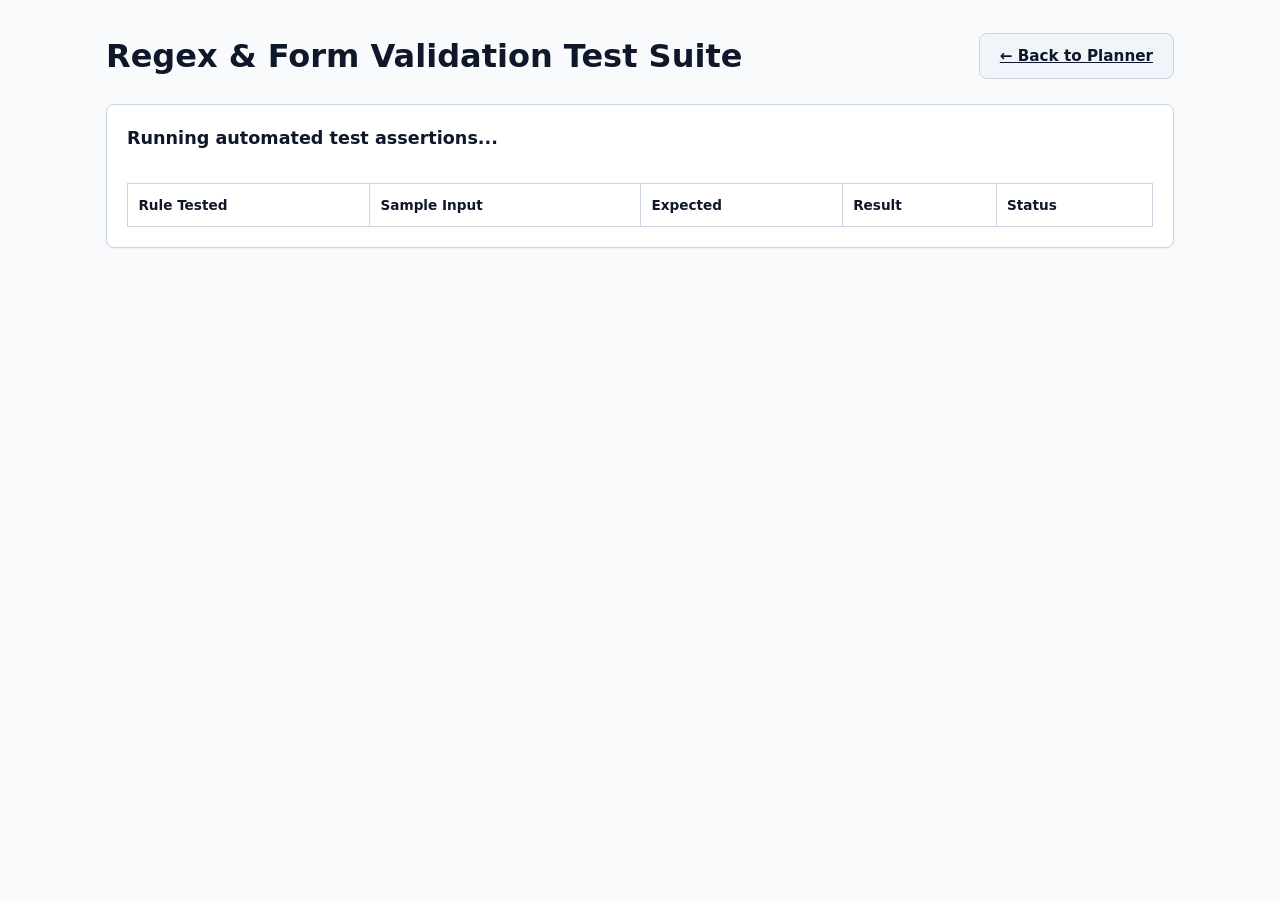
==== tests.html @ 00e43719 "add validation rules and tests" ====
<!DOCTYPE html>
<html lang="en">
<head>
  <meta charset="UTF-8">
  <meta name="viewport" content="width=device-width, initial-scale=1.0">
  <title>Validation &amp; Regex Test Suite - Campus Life Planner</title>
  <link rel="stylesheet" href="styles/style.css">
  <style>
    .test-table {
      width: 100%;
      border-collapse: collapse;
      margin-top: 1rem;
    }
    .test-table th, .test-table td {
      padding: 0.65rem;
      border: 1px solid var(--border-color);
      font-size: 0.85rem;
      text-align: left;
    }
    .badge-pass { background-color: #dcfce7; color: #15803d; padding: 2px 8px; border-radius: 4px; font-weight: bold; }
    .badge-fail { background-color: #fee2e2; color: #b91c1c; padding: 2px 8px; border-radius: 4px; font-weight: bold; }
  </style>
</head>
<body>
  <div class="container" style="padding-top: 2rem; padding-bottom: 2rem;">
    <div style="display: flex; justify-content: space-between; align-items: center; margin-bottom: 1.5rem;">
      <h1>Regex &amp; Form Validation Test Suite</h1>
      <a href="index.html" class="btn btn-secondary">&larr; Back to Planner</a>
    </div>

    <div class="card">
      <div id="testSummary" style="font-size: 1.1rem; font-weight: bold; margin-bottom: 1rem;">
        Running automated test assertions...
      </div>

      <div class="table-wrap">
        <table class="test-table">
          <thead>
            <tr>
              <th>Rule Tested</th>
              <th>Sample Input</th>
              <th>Expected</th>
              <th>Result</th>
              <th>Status</th>
            </tr>
          </thead>
          <tbody id="testResultsBody">
            <!-- Populated via script -->
          </tbody>
        </table>
      </div>
    </div>
  </div>

  <script type="module">
    import { regexRules, validateField } from './scripts/validators.js';
    import { compileRegex } from './scripts/search.js';

    const testCases = [
      // 1. Title Validation
      { rule: 'Title (Valid)', input: 'Physics Lab Report', fn: () => validateField('title', 'Physics Lab Report'), expected: '' },
      { rule: 'Title (Leading Space)', input: '  Math Homework', fn: () => validateField('title', '  Math Homework'), expected: 'Title cannot start or end with spaces.' },
      { rule: 'Title (Trailing Space)', input: 'Chemistry Quiz ', fn: () => validateField('title', 'Chemistry Quiz '), expected: 'Title cannot start or end with spaces.' },

      // 2. Numeric Duration Validation
      { rule: 'Duration (Valid Integer)', input: '60', fn: () => validateField('duration', '60'), expected: '' },
      { rule: 'Duration (Valid Decimal)', input: '45.5', fn: () => validateField('duration', '45.5'), expected: '' },
      { rule: 'Duration (Zero Rejected)', input: '0', fn: () => validateField('duration', '0'), expected: 'Enter a valid positive number for duration.' },
      { rule: 'Duration (Letters Rejected)', input: 'abc', fn: () => validateField('duration', 'abc'), expected: 'Enter a valid positive number for duration.' },

      // 3. Due Date Validation (YYYY-MM-DD)
      { rule: 'Date (Valid Format)', input: '2026-10-25', fn: () => validateField('dueDate', '2026-10-25'), expected: '' },
      { rule: 'Date (Invalid Format DD-MM-YYYY)', input: '25-10-2026', fn: () => validateField('dueDate', '25-10-2026'), expected: 'Date must be formatted as YYYY-MM-DD.' },
      { rule: 'Date (Invalid Month)', input: '2026-13-10', fn: () => validateField('dueDate', '2026-13-10'), expected: 'Date must be formatted as YYYY-MM-DD.' },

      // 4. Tag / Category Validation
      { rule: 'Tag (Valid Letters & Spaces)', input: 'Campus Life', fn: () => validateField('tag', 'Campus Life'), expected: '' },
      { rule: 'Tag (Valid Hyphen)', input: 'Study-Group', fn: () => validateField('tag', 'Study-Group'), expected: '' },
      { rule: 'Tag (Special Symbols Rejected)', input: 'Academics#1!', fn: () => validateField('tag', 'Academics#1!'), expected: 'Tag can only contain letters, spaces, or hyphens.' },

      // 5. Advanced Regex (Duplicate words detection)
      { rule: 'Advanced Regex (Duplicate Word)', input: 'Study Study Session', fn: () => validateField('title', 'Study Study Session'), expected: 'Title contains duplicate consecutive words.' },
      { rule: 'Advanced Regex (Normal Unique Words)', input: 'Study Group Meeting', fn: () => validateField('title', 'Study Group Meeting'), expected: '' },

      // 6. Safe Regex Compiler
      { rule: 'Safe Compiler (Valid Pattern)', input: '^@tag:Study', fn: () => compileRegex('^@tag:Study') instanceof RegExp, expected: true },
      { rule: 'Safe Compiler (Invalid Pattern)', input: '[unclosed-bracket', fn: () => typeof compileRegex('[unclosed-bracket').error === 'string', expected: true }
    ];

    let passedCount = 0;
    const tbody = document.getElementById('testResultsBody');

    tbody.innerHTML = testCases.map(tc => {
      const actual = tc.fn();
      const passed = actual === tc.expected;
      if (passed) passedCount++;

      return `
        <tr>
          <td><strong>${tc.rule}</strong></td>
          <td><code>${tc.input}</code></td>
          <td>${tc.expected === '' ? '<em>(Valid - No Error)</em>' : tc.expected}</td>
          <td>${actual === '' ? '<em>(Valid - No Error)</em>' : actual}</td>
          <td><span class="${passed ? 'badge-pass' : 'badge-fail'}">${passed ? 'PASS' : 'FAIL'}</span></td>
        </tr>
      `;
    }).join('');

    const summaryEl = document.getElementById('testSummary');
    summaryEl.textContent = `Test Results: ${passedCount} / ${testCases.length} tests passed successfully!`;
    summaryEl.style.color = passedCount === testCases.length ? '#15803d' : '#b91c1c';
  </script>
</body>
</html>
---- styles/style.css ----
/* Campus Life Planner - Clean Mobile-First Responsive Stylesheet */

:root {
  --bg-primary: #f8fafc;
  --bg-card: #ffffff;
  --bg-subtle: #f1f5f9;
  --border-color: #cbd5e1;
  --text-primary: #0f172a;
  --text-muted: #64748b;
  --primary-color: #2563eb;
  --primary-hover: #1d4ed8;
  --danger-color: #dc2626;
  --danger-hover: #b91c1c;
  --success-color: #16a34a;
  --warning-color: #ea580c;
  --focus-ring: #3b82f6;
  --shadow-sm: 0 1px 2px 0 rgb(0 0 0 / 0.05);
  --shadow-md: 0 4px 6px -1px rgb(0 0 0 / 0.1);
  --radius: 8px;
  --font-family: system-ui, -apple-system, BlinkMacSystemFont, "Segoe UI", Roboto, sans-serif;
}

[data-theme="dark"] {
  --bg-primary: #0f172a;
  --bg-card: #1e293b;
  --bg-subtle: #334155;
  --border-color: #475569;
  --text-primary: #f8fafc;
  --text-muted: #94a3b8;
  --primary-color: #3b82f6;
  --primary-hover: #60a5fa;
  --shadow-sm: 0 1px 2px 0 rgb(0 0 0 / 0.3);
  --shadow-md: 0 4px 6px -1px rgb(0 0 0 / 0.4);
}

* {
  box-sizing: border-box;
  margin: 0;
  padding: 0;
}

body {
  font-family: var(--font-family);
  background-color: var(--bg-primary);
  color: var(--text-primary);
  line-height: 1.5;
  min-height: 100vh;
  display: flex;
  flex-direction: column;
}

/* Accessibility: Skip to Main Content Link */
.skip-link {
  position: absolute;
  top: -40px;
  left: 10px;
  background: var(--primary-color);
  color: #ffffff;
  padding: 8px 16px;
  border-radius: var(--radius);
  text-decoration: none;
  font-weight: bold;
  z-index: 1000;
  transition: top 0.2s ease;
}

.skip-link:focus {
  top: 10px;
}

/* Accessible focus styling */
:focus-visible {
  outline: 3px solid var(--focus-ring);
  outline-offset: 2px;
}

/* Layout container */
.container {
  width: 100%;
  max-width: 1100px;
  margin: 0 auto;
  padding: 0 1rem;
}

/* Header & Navigation */
.site-header {
  background-color: var(--bg-card);
  border-bottom: 1px solid var(--border-color);
  padding: 1rem 0;
  box-shadow: var(--shadow-sm);
}

.header-inner {
  display: flex;
  flex-direction: column;
  gap: 0.75rem;
}

.site-title {
  font-size: 1.35rem;
  font-weight: 700;
  color: var(--primary-color);
}

.site-nav {
  display: flex;
  flex-wrap: wrap;
  gap: 0.5rem 1rem;
}

.site-nav a {
  color: var(--text-primary);
  text-decoration: none;
  font-weight: 500;
  font-size: 0.95rem;
  padding: 4px 8px;
  border-radius: 4px;
}

.site-nav a:hover {
  background-color: var(--bg-subtle);
  color: var(--primary-color);
}

/* Main Content area */
main {
  flex: 1;
  padding: 1.5rem 0;
  display: flex;
  flex-direction: column;
  gap: 2rem;
}

/* Cards & Sections */
.card {
  background-color: var(--bg-card);
  border: 1px solid var(--border-color);
  border-radius: var(--radius);
  padding: 1.25rem;
  box-shadow: var(--shadow-sm);
  transition: transform 0.15s ease, box-shadow 0.15s ease;
}

.section-title {
  font-size: 1.2rem;
  font-weight: 600;
  margin-bottom: 1rem;
  border-bottom: 2px solid var(--bg-subtle);
  padding-bottom: 0.5rem;
}

/* Stats Section */
.stats-grid {
  display: grid;
  grid-template-columns: repeat(auto-fit, minmax(140px, 1fr));
  gap: 1rem;
  margin-bottom: 1.25rem;
}

.stat-item {
  background-color: var(--bg-subtle);
  border: 1px solid var(--border-color);
  border-radius: var(--radius);
  padding: 0.85rem;
  text-align: center;
}

.stat-value {
  font-size: 1.5rem;
  font-weight: 700;
  color: var(--primary-color);
  margin-top: 0.25rem;
}

.stat-label {
  font-size: 0.85rem;
  color: var(--text-muted);
}

/* 7-Day Trend Chart */
.chart-container {
  margin-top: 1rem;
}

.chart-bars {
  display: flex;
  align-items: flex-end;
  gap: 0.5rem;
  height: 120px;
  padding: 0.5rem 0;
  border-bottom: 1px solid var(--border-color);
}

.chart-col {
  flex: 1;
  display: flex;
  flex-direction: column;
  align-items: center;
  height: 100%;
  justify-content: flex-end;
}

.bar-fill {
  width: 100%;
  max-width: 32px;
  background-color: var(--primary-color);
  border-radius: 4px 4px 0 0;
  min-height: 4px;
  transition: height 0.3s ease;
}

.bar-label {
  font-size: 0.75rem;
  color: var(--text-muted);
  margin-top: 0.35rem;
}

/* ARIA Live Cap Status Alert */
.cap-alert {
  padding: 0.75rem;
  border-radius: var(--radius);
  margin-top: 1rem;
  font-size: 0.9rem;
  font-weight: 500;
}

.cap-ok {
  background-color: rgba(22, 163, 74, 0.1);
  color: var(--success-color);
  border: 1px solid rgba(22, 163, 74, 0.3);
}

.cap-exceeded {
  background-color: rgba(220, 38, 38, 0.1);
  color: var(--danger-color);
  border: 1px solid rgba(220, 38, 38, 0.3);
}

/* Form Styles */
.form-grid {
  display: grid;
  grid-template-columns: 1fr;
  gap: 1rem;
}

.form-group {
  display: flex;
  flex-direction: column;
  gap: 0.35rem;
}

.form-label {
  font-size: 0.9rem;
  font-weight: 600;
}

.form-input, .form-select {
  padding: 0.65rem 0.85rem;
  border: 1px solid var(--border-color);
  border-radius: var(--radius);
  background-color: var(--bg-card);
  color: var(--text-primary);
  font-size: 0.95rem;
  font-family: inherit;
}

.form-error {
  color: var(--danger-color);
  font-size: 0.8rem;
  min-height: 1.1rem;
}

.form-actions {
  display: flex;
  gap: 0.75rem;
  margin-top: 0.5rem;
}

/* Buttons */
.btn {
  padding: 0.65rem 1.25rem;
  border: none;
  border-radius: var(--radius);
  font-weight: 600;
  font-size: 0.95rem;
  cursor: pointer;
  transition: background-color 0.15s ease, transform 0.1s ease;
}

.btn:active {
  transform: scale(0.98);
}

.btn-primary {
  background-color: var(--primary-color);
  color: #ffffff;
}

.btn-primary:hover {
  background-color: var(--primary-hover);
}

.btn-secondary {
  background-color: var(--bg-subtle);
  color: var(--text-primary);
  border: 1px solid var(--border-color);
}

.btn-sm {
  padding: 0.35rem 0.65rem;
  font-size: 0.85rem;
  border-radius: 4px;
  cursor: pointer;
}

.btn-outline {
  background: transparent;
  border: 1px solid var(--border-color);
  color: var(--text-primary);
}

.btn-outline:hover {
  background: var(--bg-subtle);
}

.btn-danger {
  background: transparent;
  border: 1px solid var(--danger-color);
  color: var(--danger-color);
}

.btn-danger:hover {
  background: var(--danger-color);
  color: #ffffff;
}

/* Search Controls */
.search-bar {
  display: flex;
  flex-direction: column;
  gap: 0.5rem;
  margin-bottom: 1rem;
}

.search-input-wrap {
  display: flex;
  gap: 0.5rem;
}

.search-options {
  display: flex;
  align-items: center;
  gap: 0.5rem;
  font-size: 0.85rem;
  color: var(--text-muted);
}

/* Tasks Table / Responsive Cards */
.table-wrap {
  width: 100%;
  overflow-x: auto;
}

.tasks-table {
  width: 100%;
  border-collapse: collapse;
  text-align: left;
}

.tasks-table th {
  background-color: var(--bg-subtle);
  padding: 0.75rem;
  font-size: 0.85rem;
  font-weight: 600;
  border-bottom: 2px solid var(--border-color);
  cursor: pointer;
  user-select: none;
}

.tasks-table td {
  padding: 0.75rem;
  border-bottom: 1px solid var(--border-color);
  font-size: 0.9rem;
}

.task-row:hover {
  background-color: var(--bg-subtle);
}

/* Accessible <mark> search highlight */
mark {
  background-color: #fef08a;
  color: #854d0e;
  padding: 1px 3px;
  border-radius: 2px;
}

[data-theme="dark"] mark {
  background-color: #854d0e;
  color: #fef08a;
}

/* Badges */
.badge {
  display: inline-block;
  padding: 2px 8px;
  border-radius: 9999px;
  font-size: 0.75rem;
  font-weight: 600;
}

.tag-blue { background: #dbeafe; color: #1e40af; }
.tag-green { background: #dcfce7; color: #166534; }
.tag-purple { background: #f3e8ff; color: #6b21a8; }
.tag-orange { background: #ffedd5; color: #9a3412; }
.tag-gray { background: #f1f5f9; color: #475569; }

[data-theme="dark"] .tag-blue { background: #1e3a8a; color: #bfdbfe; }
[data-theme="dark"] .tag-green { background: #14532d; color: #bbf7d0; }
[data-theme="dark"] .tag-purple { background: #581c87; color: #e9d5ff; }
[data-theme="dark"] .tag-orange { background: #7c2d12; color: #fed7aa; }
[data-theme="dark"] .tag-gray { background: #334155; color: #cbd5e1; }

.empty-state {
  text-align: center;
  padding: 2rem;
  color: var(--text-muted);
}

/* Settings Grid */
.settings-list {
  display: flex;
  flex-direction: column;
  gap: 1rem;
}

.setting-row {
  display: flex;
  flex-direction: column;
  gap: 0.35rem;
}

/* Footer */
.site-footer {
  margin-top: auto;
  background-color: var(--bg-card);
  border-top: 1px solid var(--border-color);
  padding: 1.5rem 0;
  text-align: center;
  font-size: 0.85rem;
  color: var(--text-muted);
}

.site-footer a {
  color: var(--primary-color);
  text-decoration: none;
}

/* Mobile-First Responsive Breakpoints */

/* Tablet: >= 768px */
@media (min-width: 768px) {
  .header-inner {
    flex-direction: row;
    align-items: center;
    justify-content: space-between;
  }

  .form-grid {
    grid-template-columns: 1fr 1fr;
  }

  .form-group-full {
    grid-column: 1 / -1;
  }

  .search-bar {
    flex-direction: row;
    align-items: center;
    justify-content: space-between;
  }

  .search-input-wrap {
    flex: 1;
    max-width: 400px;
  }

  .setting-row {
    flex-direction: row;
    align-items: center;
    justify-content: space-between;
  }
}

/* Mobile Responsive Table Transformation (< 600px) */
@media (max-width: 600px) {
  .tasks-table thead {
    display: none;
  }

  .tasks-table, .tasks-table tbody, .tasks-table tr, .tasks-table td {
    display: block;
    width: 100%;
  }

  .task-row {
    margin-bottom: 1rem;
    border: 1px solid var(--border-color);
    border-radius: var(--radius);
    padding: 0.75rem;
    box-shadow: var(--shadow-sm);
  }

  .tasks-table td {
    display: flex;
    justify-content: space-between;
    padding: 0.35rem 0;
    border: none;
  }

  .tasks-table td::before {
    content: attr(data-label);
    font-weight: 600;
    color: var(--text-muted);
    font-size: 0.85rem;
  }

  .actions-cell {
    border-top: 1px solid var(--border-color) !important;
    margin-top: 0.5rem;
    padding-top: 0.5rem !important;
  }
}
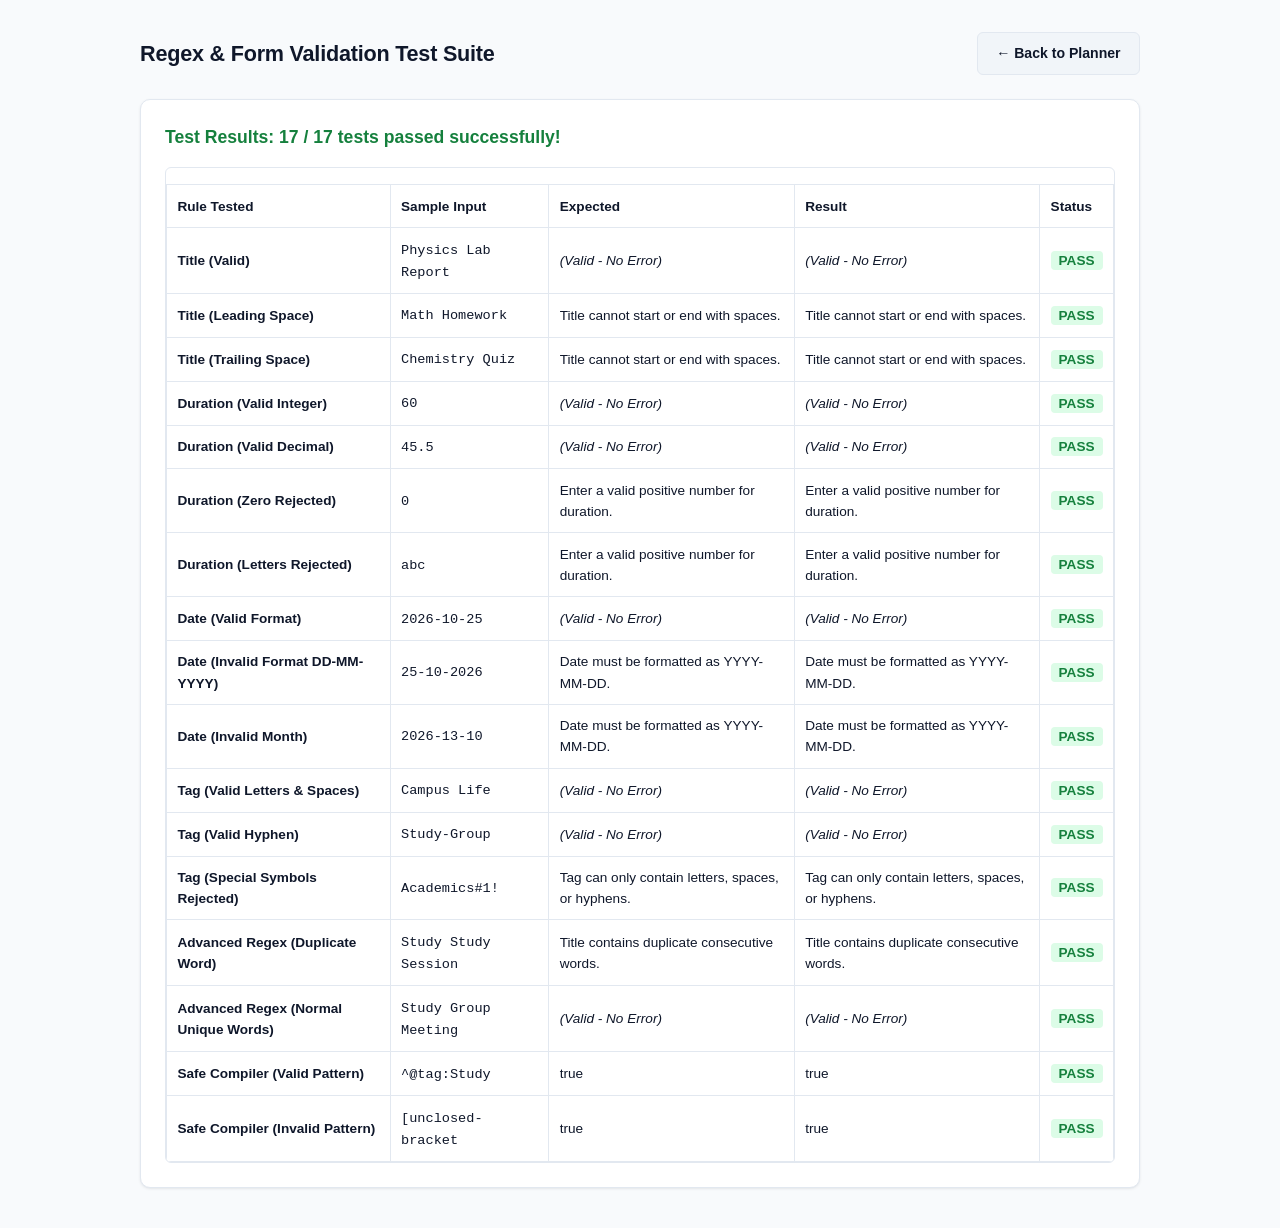
==== commit 0bad5265: "add report and ui polish" ====
--- a/tests.html
+++ b/tests.html
@@ -13,7 +13,7 @@
     }
     .test-table th, .test-table td {
       padding: 0.65rem;
-      border: 1px solid var(--border-color);
+      border: 1px solid var(--border-main, #e2e8f0);
       font-size: 0.85rem;
       text-align: left;
     }
@@ -24,11 +24,11 @@
 <body>
   <div class="container" style="padding-top: 2rem; padding-bottom: 2rem;">
     <div style="display: flex; justify-content: space-between; align-items: center; margin-bottom: 1.5rem;">
-      <h1>Regex &amp; Form Validation Test Suite</h1>
+      <h1 class="panel-title" style="font-size: 1.35rem;">Regex &amp; Form Validation Test Suite</h1>
       <a href="index.html" class="btn btn-secondary">&larr; Back to Planner</a>
     </div>
 
-    <div class="card">
+    <div class="panel">
       <div id="testSummary" style="font-size: 1.1rem; font-weight: bold; margin-bottom: 1rem;">
         Running automated test assertions...
       </div>
@@ -52,28 +52,30 @@
     </div>
   </div>
 
-  <script type="module">
-    import { regexRules, validateField } from './scripts/validators.js';
-    import { compileRegex } from './scripts/search.js';
+  <script src="scripts/validators.js"></script>
+  <script src="scripts/search.js"></script>
+  <script>
+    const { regexRules, validateField } = window.AppValidators || {};
+    const { compileRegex } = window.AppSearch || {};
 
     const testCases = [
-      // 1. Title Validation
+      // 1. Title validation
       { rule: 'Title (Valid)', input: 'Physics Lab Report', fn: () => validateField('title', 'Physics Lab Report'), expected: '' },
       { rule: 'Title (Leading Space)', input: '  Math Homework', fn: () => validateField('title', '  Math Homework'), expected: 'Title cannot start or end with spaces.' },
       { rule: 'Title (Trailing Space)', input: 'Chemistry Quiz ', fn: () => validateField('title', 'Chemistry Quiz '), expected: 'Title cannot start or end with spaces.' },
 
-      // 2. Numeric Duration Validation
+      // 2.  Numeric Duration validation
       { rule: 'Duration (Valid Integer)', input: '60', fn: () => validateField('duration', '60'), expected: '' },
       { rule: 'Duration (Valid Decimal)', input: '45.5', fn: () => validateField('duration', '45.5'), expected: '' },
       { rule: 'Duration (Zero Rejected)', input: '0', fn: () => validateField('duration', '0'), expected: 'Enter a valid positive number for duration.' },
       { rule: 'Duration (Letters Rejected)', input: 'abc', fn: () => validateField('duration', 'abc'), expected: 'Enter a valid positive number for duration.' },
 
-      // 3. Due Date Validation (YYYY-MM-DD)
+      // 3. Due date validation (YYYY-MM-DD)
       { rule: 'Date (Valid Format)', input: '2026-10-25', fn: () => validateField('dueDate', '2026-10-25'), expected: '' },
       { rule: 'Date (Invalid Format DD-MM-YYYY)', input: '25-10-2026', fn: () => validateField('dueDate', '25-10-2026'), expected: 'Date must be formatted as YYYY-MM-DD.' },
       { rule: 'Date (Invalid Month)', input: '2026-13-10', fn: () => validateField('dueDate', '2026-13-10'), expected: 'Date must be formatted as YYYY-MM-DD.' },
 
-      // 4. Tag / Category Validation
+      // Tag / category validation
       { rule: 'Tag (Valid Letters & Spaces)', input: 'Campus Life', fn: () => validateField('tag', 'Campus Life'), expected: '' },
       { rule: 'Tag (Valid Hyphen)', input: 'Study-Group', fn: () => validateField('tag', 'Study-Group'), expected: '' },
       { rule: 'Tag (Special Symbols Rejected)', input: 'Academics#1!', fn: () => validateField('tag', 'Academics#1!'), expected: 'Tag can only contain letters, spaces, or hyphens.' },
@@ -82,7 +84,7 @@
       { rule: 'Advanced Regex (Duplicate Word)', input: 'Study Study Session', fn: () => validateField('title', 'Study Study Session'), expected: 'Title contains duplicate consecutive words.' },
       { rule: 'Advanced Regex (Normal Unique Words)', input: 'Study Group Meeting', fn: () => validateField('title', 'Study Group Meeting'), expected: '' },
 
-      // 6. Safe Regex Compiler
+      // 6. Safe Regex compiler
       { rule: 'Safe Compiler (Valid Pattern)', input: '^@tag:Study', fn: () => compileRegex('^@tag:Study') instanceof RegExp, expected: true },
       { rule: 'Safe Compiler (Invalid Pattern)', input: '[unclosed-bracket', fn: () => typeof compileRegex('[unclosed-bracket').error === 'string', expected: true }
     ];
--- a/styles/style.css
+++ b/styles/style.css
@@ -1,36 +1,58 @@
-/* Campus Life Planner - Clean Mobile-First Responsive Stylesheet */
+/* Campus Life Planner - Clean, Human-Crafted Responsive Stylesheet */
 
 :root {
-  --bg-primary: #f8fafc;
-  --bg-card: #ffffff;
+  --bg-app: #f8fafc;
+  --bg-surface: #ffffff;
   --bg-subtle: #f1f5f9;
-  --border-color: #cbd5e1;
-  --text-primary: #0f172a;
+  --bg-muted: #e2e8f0;
+  --border-main: #e2e8f0;
+  --border-strong: #cbd5e1;
+  --text-main: #0f172a;
+  --text-secondary: #475569;
   --text-muted: #64748b;
-  --primary-color: #2563eb;
-  --primary-hover: #1d4ed8;
-  --danger-color: #dc2626;
-  --danger-hover: #b91c1c;
-  --success-color: #16a34a;
-  --warning-color: #ea580c;
-  --focus-ring: #3b82f6;
-  --shadow-sm: 0 1px 2px 0 rgb(0 0 0 / 0.05);
-  --shadow-md: 0 4px 6px -1px rgb(0 0 0 / 0.1);
-  --radius: 8px;
-  --font-family: system-ui, -apple-system, BlinkMacSystemFont, "Segoe UI", Roboto, sans-serif;
+  --brand: #2563eb;
+  --brand-hover: #1d4ed8;
+  --brand-surface: #eff6ff;
+  --brand-border: #bfdbfe;
+  --danger: #dc2626;
+  --danger-surface: #fef2f2;
+  --success: #16a34a;
+  --success-surface: #f0fdf4;
+  --warning: #d97706;
+  --warning-surface: #fffbeb;
+  --radius-sm: 6px;
+  --radius: 10px;
+  --radius-lg: 14px;
+  --shadow-sm: 0 1px 2px 0 rgba(15, 23, 42, 0.05);
+  --shadow-card: 0 1px 3px 0 rgba(15, 23, 42, 0.08), 0 1px 2px -1px rgba(15, 23, 42, 0.05);
+  --shadow-hover: 0 8px 20px -4px rgba(15, 23, 42, 0.1), 0 4px 6px -2px rgba(15, 23, 42, 0.05);
+  --font-family: -apple-system, BlinkMacSystemFont, "Segoe UI", Roboto, "Inter", "Helvetica Neue", Arial, sans-serif;
+  --transition: all 0.18s cubic-bezier(0.16, 1, 0.3, 1);
 }
 
 [data-theme="dark"] {
-  --bg-primary: #0f172a;
-  --bg-card: #1e293b;
-  --bg-subtle: #334155;
-  --border-color: #475569;
-  --text-primary: #f8fafc;
+  --bg-app: #090d16;
+  --bg-surface: #111827;
+  --bg-subtle: #1a2234;
+  --bg-muted: #243046;
+  --border-main: #1f293d;
+  --border-strong: #2e3e5b;
+  --text-main: #f8fafc;
+  --text-secondary: #cbd5e1;
   --text-muted: #94a3b8;
-  --primary-color: #3b82f6;
-  --primary-hover: #60a5fa;
-  --shadow-sm: 0 1px 2px 0 rgb(0 0 0 / 0.3);
-  --shadow-md: 0 4px 6px -1px rgb(0 0 0 / 0.4);
+  --brand: #3b82f6;
+  --brand-hover: #60a5fa;
+  --brand-surface: #172554;
+  --brand-border: #1e3a8a;
+  --danger: #ef4444;
+  --danger-surface: #450a0a;
+  --success: #22c55e;
+  --success-surface: #052e16;
+  --warning: #f59e0b;
+  --warning-surface: #451a03;
+  --shadow-sm: 0 1px 2px 0 rgba(0, 0, 0, 0.4);
+  --shadow-card: 0 1px 3px 0 rgba(0, 0, 0, 0.5), 0 1px 2px -1px rgba(0, 0, 0, 0.4);
+  --shadow-hover: 0 8px 20px -4px rgba(0, 0, 0, 0.6);
 }
 
 * {
@@ -41,154 +63,251 @@
 
 body {
   font-family: var(--font-family);
-  background-color: var(--bg-primary);
-  color: var(--text-primary);
-  line-height: 1.5;
+  background-color: var(--bg-app);
+  color: var(--text-main);
+  line-height: 1.55;
   min-height: 100vh;
   display: flex;
   flex-direction: column;
-}
-
-/* Accessibility: Skip to Main Content Link */
+  -webkit-font-smoothing: antialiased;
+}
+
+/* Accessibility: Skip Link */
 .skip-link {
   position: absolute;
-  top: -40px;
-  left: 10px;
-  background: var(--primary-color);
+  top: -60px;
+  left: 1rem;
+  background: var(--brand);
   color: #ffffff;
-  padding: 8px 16px;
-  border-radius: var(--radius);
+  padding: 10px 18px;
+  border-radius: var(--radius-sm);
+  font-weight: 600;
   text-decoration: none;
-  font-weight: bold;
-  z-index: 1000;
+  z-index: 9999;
   transition: top 0.2s ease;
 }
 
 .skip-link:focus {
-  top: 10px;
-}
-
-/* Accessible focus styling */
+  top: 1rem;
+}
+
 :focus-visible {
-  outline: 3px solid var(--focus-ring);
+  outline: 2px solid var(--brand);
   outline-offset: 2px;
 }
 
-/* Layout container */
+/* Main Container */
 .container {
   width: 100%;
-  max-width: 1100px;
+  max-width: 1040px;
   margin: 0 auto;
-  padding: 0 1rem;
-}
-
-/* Header & Navigation */
+  padding: 0 1.25rem;
+}
+
+/* Header */
 .site-header {
-  background-color: var(--bg-card);
-  border-bottom: 1px solid var(--border-color);
+  background-color: var(--bg-surface);
+  border-bottom: 1px solid var(--border-main);
   padding: 1rem 0;
-  box-shadow: var(--shadow-sm);
-}
-
-.header-inner {
-  display: flex;
-  flex-direction: column;
-  gap: 0.75rem;
+  position: sticky;
+  top: 0;
+  z-index: 100;
+  backdrop-filter: blur(8px);
+}
+
+.header-row {
+  display: flex;
+  align-items: center;
+  justify-content: space-between;
+  gap: 1rem;
+  margin-bottom: 0.85rem;
+}
+
+.brand-wrap {
+  display: flex;
+  align-items: baseline;
+  gap: 0.65rem;
 }
 
 .site-title {
-  font-size: 1.35rem;
+  font-size: 1.25rem;
   font-weight: 700;
-  color: var(--primary-color);
-}
-
+  letter-spacing: -0.02em;
+  color: var(--text-main);
+}
+
+.site-subtitle {
+  font-size: 0.82rem;
+  color: var(--text-muted);
+  font-weight: 500;
+  display: none;
+}
+
+@media (min-width: 640px) {
+  .site-subtitle {
+    display: inline;
+  }
+}
+
+.header-controls {
+  display: flex;
+  align-items: center;
+  gap: 0.5rem;
+}
+
+/* Nav Tabs */
 .site-nav {
   display: flex;
-  flex-wrap: wrap;
-  gap: 0.5rem 1rem;
-}
-
-.site-nav a {
-  color: var(--text-primary);
+  align-items: center;
+  gap: 0.35rem;
+  overflow-x: auto;
+  padding-bottom: 2px;
+}
+
+.nav-tab {
+  background: transparent;
+  border: none;
+  color: var(--text-secondary);
+  font-family: inherit;
+  font-size: 0.88rem;
+  font-weight: 600;
+  padding: 7px 14px;
+  border-radius: var(--radius-sm);
+  cursor: pointer;
   text-decoration: none;
-  font-weight: 500;
-  font-size: 0.95rem;
-  padding: 4px 8px;
-  border-radius: 4px;
-}
-
-.site-nav a:hover {
+  white-space: nowrap;
+  transition: var(--transition);
+}
+
+.nav-tab:hover {
   background-color: var(--bg-subtle);
-  color: var(--primary-color);
-}
-
-/* Main Content area */
+  color: var(--text-main);
+}
+
+.nav-tab.active {
+  background-color: var(--brand);
+  color: #ffffff;
+}
+
+.nav-tab-test {
+  margin-left: auto;
+  font-size: 0.82rem;
+  background-color: var(--bg-subtle);
+  border: 1px solid var(--border-main);
+  color: var(--text-secondary);
+}
+
+.nav-tab-test:hover {
+  border-color: var(--brand);
+  color: var(--brand);
+}
+
+/* Main Content Area */
 main {
   flex: 1;
-  padding: 1.5rem 0;
-  display: flex;
-  flex-direction: column;
-  gap: 2rem;
-}
-
-/* Cards & Sections */
-.card {
-  background-color: var(--bg-card);
-  border: 1px solid var(--border-color);
+  padding: 1.75rem 0 3rem;
+}
+
+/* Panels */
+.panel {
+  background: var(--bg-surface);
+  border: 1px solid var(--border-main);
   border-radius: var(--radius);
+  padding: 1.5rem;
+  box-shadow: var(--shadow-card);
+  margin-bottom: 1.5rem;
+  transition: var(--transition);
+}
+
+.panel-header {
+  display: flex;
+  align-items: center;
+  justify-content: space-between;
+  gap: 1rem;
+  padding-bottom: 1rem;
+  margin-bottom: 1.25rem;
+  border-bottom: 1px solid var(--border-main);
+}
+
+.panel-title {
+  font-size: 1.15rem;
+  font-weight: 700;
+  letter-spacing: -0.01em;
+  color: var(--text-main);
+}
+
+.panel-desc {
+  font-size: 0.85rem;
+  color: var(--text-muted);
+  margin-top: 0.15rem;
+}
+
+/* Stats Summary Row */
+.stats-strip {
+  display: grid;
+  grid-template-columns: repeat(auto-fit, minmax(160px, 1fr));
+  gap: 1rem;
+  margin-bottom: 1.5rem;
+}
+
+.stat-box {
+  background: var(--bg-subtle);
+  border: 1px solid var(--border-main);
+  border-radius: var(--radius-sm);
+  padding: 1rem 1.1rem;
+  transition: var(--transition);
+}
+
+.stat-box:hover {
+  border-color: var(--border-strong);
+  transform: translateY(-1px);
+}
+
+.stat-label {
+  font-size: 0.78rem;
+  font-weight: 600;
+  text-transform: uppercase;
+  letter-spacing: 0.05em;
+  color: var(--text-muted);
+}
+
+.stat-num {
+  font-size: 1.6rem;
+  font-weight: 700;
+  color: var(--text-main);
+  margin-top: 0.25rem;
+  letter-spacing: -0.02em;
+}
+
+/* 7-Day Trend Chart */
+.chart-box {
+  background: var(--bg-subtle);
+  border: 1px solid var(--border-main);
+  border-radius: var(--radius-sm);
   padding: 1.25rem;
-  box-shadow: var(--shadow-sm);
-  transition: transform 0.15s ease, box-shadow 0.15s ease;
-}
-
-.section-title {
-  font-size: 1.2rem;
-  font-weight: 600;
+  margin-bottom: 1.25rem;
+}
+
+.chart-header {
+  display: flex;
+  justify-content: space-between;
+  align-items: center;
   margin-bottom: 1rem;
-  border-bottom: 2px solid var(--bg-subtle);
-  padding-bottom: 0.5rem;
-}
-
-/* Stats Section */
-.stats-grid {
-  display: grid;
-  grid-template-columns: repeat(auto-fit, minmax(140px, 1fr));
-  gap: 1rem;
-  margin-bottom: 1.25rem;
-}
-
-.stat-item {
-  background-color: var(--bg-subtle);
-  border: 1px solid var(--border-color);
-  border-radius: var(--radius);
-  padding: 0.85rem;
-  text-align: center;
-}
-
-.stat-value {
-  font-size: 1.5rem;
-  font-weight: 700;
-  color: var(--primary-color);
-  margin-top: 0.25rem;
-}
-
-.stat-label {
-  font-size: 0.85rem;
-  color: var(--text-muted);
-}
-
-/* 7-Day Trend Chart */
-.chart-container {
-  margin-top: 1rem;
-}
-
-.chart-bars {
+}
+
+.chart-title {
+  font-size: 0.9rem;
+  font-weight: 600;
+  color: var(--text-main);
+}
+
+.chart-bars-wrap {
   display: flex;
   align-items: flex-end;
-  gap: 0.5rem;
-  height: 120px;
-  padding: 0.5rem 0;
-  border-bottom: 1px solid var(--border-color);
+  gap: 0.75rem;
+  height: 110px;
+  padding: 0.5rem 0.25rem 0;
+  border-bottom: 1px solid var(--border-main);
 }
 
 .chart-col {
@@ -203,210 +322,195 @@
 .bar-fill {
   width: 100%;
   max-width: 32px;
-  background-color: var(--primary-color);
-  border-radius: 4px 4px 0 0;
+  background: var(--brand);
+  border-radius: 3px 3px 0 0;
   min-height: 4px;
   transition: height 0.3s ease;
 }
 
 .bar-label {
   font-size: 0.75rem;
-  color: var(--text-muted);
-  margin-top: 0.35rem;
-}
-
-/* ARIA Live Cap Status Alert */
-.cap-alert {
-  padding: 0.75rem;
-  border-radius: var(--radius);
-  margin-top: 1rem;
-  font-size: 0.9rem;
   font-weight: 500;
+  color: var(--text-muted);
+  margin-top: 0.4rem;
+}
+
+/* Cap Status Alert */
+.cap-status {
+  padding: 0.85rem 1.1rem;
+  border-radius: var(--radius-sm);
+  font-size: 0.88rem;
+  display: flex;
+  align-items: center;
+  gap: 0.5rem;
 }
 
 .cap-ok {
-  background-color: rgba(22, 163, 74, 0.1);
-  color: var(--success-color);
-  border: 1px solid rgba(22, 163, 74, 0.3);
+  background: var(--success-surface);
+  color: var(--success);
+  border: 1px solid rgba(22, 163, 74, 0.25);
 }
 
 .cap-exceeded {
-  background-color: rgba(220, 38, 38, 0.1);
-  color: var(--danger-color);
-  border: 1px solid rgba(220, 38, 38, 0.3);
-}
-
-/* Form Styles */
-.form-grid {
-  display: grid;
-  grid-template-columns: 1fr;
-  gap: 1rem;
-}
-
-.form-group {
+  background: var(--danger-surface);
+  color: var(--danger);
+  border: 1px solid rgba(220, 38, 38, 0.25);
+}
+
+/* Search & Filter Toolbar */
+.search-toolbar {
+  background: var(--bg-subtle);
+  border: 1px solid var(--border-main);
+  border-radius: var(--radius-sm);
+  padding: 1rem;
+  margin-bottom: 1.25rem;
   display: flex;
   flex-direction: column;
-  gap: 0.35rem;
-}
-
-.form-label {
-  font-size: 0.9rem;
-  font-weight: 600;
-}
-
-.form-input, .form-select {
+  gap: 0.85rem;
+}
+
+.search-input-group {
+  display: flex;
+  gap: 0.5rem;
+  align-items: center;
+}
+
+.search-field {
+  flex: 1;
   padding: 0.65rem 0.85rem;
-  border: 1px solid var(--border-color);
-  border-radius: var(--radius);
-  background-color: var(--bg-card);
-  color: var(--text-primary);
-  font-size: 0.95rem;
+  border: 1px solid var(--border-main);
+  border-radius: var(--radius-sm);
+  background: var(--bg-surface);
+  color: var(--text-main);
   font-family: inherit;
-}
-
-.form-error {
-  color: var(--danger-color);
-  font-size: 0.8rem;
-  min-height: 1.1rem;
-}
-
-.form-actions {
-  display: flex;
-  gap: 0.75rem;
-  margin-top: 0.5rem;
-}
-
-/* Buttons */
-.btn {
-  padding: 0.65rem 1.25rem;
-  border: none;
-  border-radius: var(--radius);
-  font-weight: 600;
-  font-size: 0.95rem;
+  font-size: 0.92rem;
+  transition: var(--transition);
+}
+
+.search-field:focus {
+  border-color: var(--brand);
+  outline: none;
+  box-shadow: 0 0 0 3px rgba(37, 99, 235, 0.12);
+}
+
+.filter-chips-row {
+  display: flex;
+  align-items: center;
+  gap: 0.4rem;
+  flex-wrap: wrap;
+  font-size: 0.82rem;
+}
+
+.chips-title {
+  color: var(--text-muted);
+  font-weight: 500;
+  margin-right: 0.25rem;
+}
+
+.filter-chip {
+  background: var(--bg-surface);
+  border: 1px solid var(--border-main);
+  color: var(--text-secondary);
+  padding: 3px 10px;
+  border-radius: 9999px;
+  font-size: 0.78rem;
+  font-weight: 500;
   cursor: pointer;
-  transition: background-color 0.15s ease, transform 0.1s ease;
-}
-
-.btn:active {
-  transform: scale(0.98);
-}
-
-.btn-primary {
-  background-color: var(--primary-color);
+  transition: var(--transition);
+}
+
+.filter-chip:hover {
+  border-color: var(--brand);
+  color: var(--brand);
+  background: var(--brand-surface);
+}
+
+.filter-chip.active {
+  background: var(--brand);
   color: #ffffff;
-}
-
-.btn-primary:hover {
-  background-color: var(--primary-hover);
-}
-
-.btn-secondary {
-  background-color: var(--bg-subtle);
-  color: var(--text-primary);
-  border: 1px solid var(--border-color);
-}
-
-.btn-sm {
-  padding: 0.35rem 0.65rem;
-  font-size: 0.85rem;
-  border-radius: 4px;
-  cursor: pointer;
-}
-
-.btn-outline {
-  background: transparent;
-  border: 1px solid var(--border-color);
-  color: var(--text-primary);
-}
-
-.btn-outline:hover {
-  background: var(--bg-subtle);
-}
-
-.btn-danger {
-  background: transparent;
-  border: 1px solid var(--danger-color);
-  color: var(--danger-color);
-}
-
-.btn-danger:hover {
-  background: var(--danger-color);
-  color: #ffffff;
-}
-
-/* Search Controls */
-.search-bar {
-  display: flex;
-  flex-direction: column;
-  gap: 0.5rem;
-  margin-bottom: 1rem;
-}
-
-.search-input-wrap {
-  display: flex;
-  gap: 0.5rem;
-}
-
-.search-options {
-  display: flex;
-  align-items: center;
-  gap: 0.5rem;
-  font-size: 0.85rem;
-  color: var(--text-muted);
-}
-
-/* Tasks Table / Responsive Cards */
+  border-color: var(--brand);
+}
+
+.search-meta-row {
+  display: flex;
+  align-items: center;
+  justify-content: space-between;
+  font-size: 0.82rem;
+  color: var(--text-muted);
+}
+
+.search-badge {
+  font-weight: 600;
+  color: var(--brand);
+}
+
+/* Tasks Table */
 .table-wrap {
   width: 100%;
   overflow-x: auto;
+  border: 1px solid var(--border-main);
+  border-radius: var(--radius-sm);
 }
 
 .tasks-table {
   width: 100%;
   border-collapse: collapse;
   text-align: left;
+  font-size: 0.9rem;
 }
 
 .tasks-table th {
-  background-color: var(--bg-subtle);
-  padding: 0.75rem;
-  font-size: 0.85rem;
-  font-weight: 600;
-  border-bottom: 2px solid var(--border-color);
+  background: var(--bg-subtle);
+  padding: 0.8rem 1rem;
+  font-size: 0.78rem;
+  font-weight: 700;
+  text-transform: uppercase;
+  letter-spacing: 0.04em;
+  color: var(--text-muted);
+  border-bottom: 1px solid var(--border-main);
   cursor: pointer;
   user-select: none;
+  transition: var(--transition);
+}
+
+.tasks-table th:hover {
+  color: var(--brand);
+  background: var(--bg-muted);
 }
 
 .tasks-table td {
-  padding: 0.75rem;
-  border-bottom: 1px solid var(--border-color);
-  font-size: 0.9rem;
+  padding: 0.85rem 1rem;
+  border-bottom: 1px solid var(--border-main);
+  vertical-align: middle;
 }
 
 .task-row:hover {
   background-color: var(--bg-subtle);
 }
 
-/* Accessible <mark> search highlight */
+/* Search Highlights */
 mark {
-  background-color: #fef08a;
+  background: #fef08a;
   color: #854d0e;
   padding: 1px 3px;
   border-radius: 2px;
+  font-weight: 600;
 }
 
 [data-theme="dark"] mark {
-  background-color: #854d0e;
+  background: #854d0e;
   color: #fef08a;
 }
 
 /* Badges */
 .badge {
-  display: inline-block;
-  padding: 2px 8px;
+  display: inline-flex;
+  align-items: center;
+  padding: 2px 9px;
   border-radius: 9999px;
   font-size: 0.75rem;
   font-weight: 600;
+  letter-spacing: 0.01em;
 }
 
 .tag-blue { background: #dbeafe; color: #1e40af; }
@@ -415,85 +519,206 @@
 .tag-orange { background: #ffedd5; color: #9a3412; }
 .tag-gray { background: #f1f5f9; color: #475569; }
 
-[data-theme="dark"] .tag-blue { background: #1e3a8a; color: #bfdbfe; }
-[data-theme="dark"] .tag-green { background: #14532d; color: #bbf7d0; }
-[data-theme="dark"] .tag-purple { background: #581c87; color: #e9d5ff; }
-[data-theme="dark"] .tag-orange { background: #7c2d12; color: #fed7aa; }
-[data-theme="dark"] .tag-gray { background: #334155; color: #cbd5e1; }
-
-.empty-state {
+[data-theme="dark"] .tag-blue { background: #1e293b; color: #93c5fd; border: 1px solid #1e3a8a; }
+[data-theme="dark"] .tag-green { background: #064e3b; color: #6ee7b7; border: 1px solid #047857; }
+[data-theme="dark"] .tag-purple { background: #3b0764; color: #d8b4fe; border: 1px solid #581c87; }
+[data-theme="dark"] .tag-orange { background: #431407; color: #fdba74; border: 1px solid #7c2d12; }
+[data-theme="dark"] .tag-gray { background: #1f2937; color: #cbd5e1; border: 1px solid #374151; }
+
+/* Empty state */
+.empty-box {
   text-align: center;
-  padding: 2rem;
-  color: var(--text-muted);
-}
-
-/* Settings Grid */
-.settings-list {
-  display: flex;
-  flex-direction: column;
-  gap: 1rem;
-}
-
-.setting-row {
+  padding: 3rem 1.5rem;
+  color: var(--text-muted);
+}
+
+/* Forms */
+.form-grid {
+  display: grid;
+  grid-template-columns: 1fr;
+  gap: 1.1rem;
+}
+
+@media (min-width: 640px) {
+  .form-grid {
+    grid-template-columns: 1fr 1fr;
+  }
+  .form-col-span-2 {
+    grid-column: span 2;
+  }
+}
+
+.form-group {
   display: flex;
   flex-direction: column;
   gap: 0.35rem;
+}
+
+.form-label {
+  font-size: 0.85rem;
+  font-weight: 600;
+  color: var(--text-main);
+}
+
+.form-input, .form-select {
+  padding: 0.65rem 0.85rem;
+  border: 1px solid var(--border-main);
+  border-radius: var(--radius-sm);
+  background: var(--bg-surface);
+  color: var(--text-main);
+  font-family: inherit;
+  font-size: 0.92rem;
+  transition: var(--transition);
+}
+
+.form-input:focus, .form-select:focus {
+  border-color: var(--brand);
+  outline: none;
+  box-shadow: 0 0 0 3px rgba(37, 99, 235, 0.12);
+}
+
+.form-hint {
+  font-size: 0.76rem;
+  color: var(--text-muted);
+}
+
+.form-error {
+  color: var(--danger);
+  font-size: 0.78rem;
+  font-weight: 500;
+  min-height: 1.1rem;
+}
+
+.form-actions {
+  display: flex;
+  gap: 0.75rem;
+  margin-top: 1rem;
+}
+
+/* Buttons */
+.btn {
+  padding: 0.6rem 1.15rem;
+  border: none;
+  border-radius: var(--radius-sm);
+  font-family: inherit;
+  font-size: 0.88rem;
+  font-weight: 600;
+  cursor: pointer;
+  display: inline-flex;
+  align-items: center;
+  justify-content: center;
+  gap: 0.4rem;
+  text-decoration: none;
+  transition: var(--transition);
+}
+
+.btn:active {
+  transform: scale(0.98);
+}
+
+.btn-primary {
+  background: var(--brand);
+  color: #ffffff;
+}
+
+.btn-primary:hover {
+  background: var(--brand-hover);
+}
+
+.btn-secondary {
+  background: var(--bg-subtle);
+  color: var(--text-main);
+  border: 1px solid var(--border-main);
+}
+
+.btn-secondary:hover {
+  background: var(--bg-muted);
+}
+
+.btn-sm {
+  padding: 0.35rem 0.65rem;
+  font-size: 0.8rem;
+}
+
+.btn-outline {
+  background: transparent;
+  border: 1px solid var(--border-main);
+  color: var(--text-secondary);
+}
+
+.btn-outline:hover {
+  background: var(--bg-subtle);
+  color: var(--text-main);
+  border-color: var(--border-strong);
+}
+
+.btn-danger {
+  background: transparent;
+  border: 1px solid rgba(220, 38, 38, 0.4);
+  color: var(--danger);
+}
+
+.btn-danger:hover {
+  background: var(--danger);
+  color: #ffffff;
+}
+
+/* Settings List */
+.settings-group {
+  display: flex;
+  flex-direction: column;
+  gap: 1.25rem;
+}
+
+.setting-item {
+  display: flex;
+  flex-direction: column;
+  gap: 0.4rem;
+  padding-bottom: 1.25rem;
+  border-bottom: 1px solid var(--border-main);
+}
+
+@media (min-width: 640px) {
+  .setting-item {
+    flex-direction: row;
+    align-items: center;
+    justify-content: space-between;
+  }
+}
+
+.setting-info h4 {
+  font-size: 0.92rem;
+  font-weight: 600;
+  color: var(--text-main);
+}
+
+.setting-info p {
+  font-size: 0.82rem;
+  color: var(--text-muted);
 }
 
 /* Footer */
 .site-footer {
   margin-top: auto;
-  background-color: var(--bg-card);
-  border-top: 1px solid var(--border-color);
+  background: var(--bg-surface);
+  border-top: 1px solid var(--border-main);
   padding: 1.5rem 0;
   text-align: center;
-  font-size: 0.85rem;
+  font-size: 0.82rem;
   color: var(--text-muted);
 }
 
 .site-footer a {
-  color: var(--primary-color);
+  color: var(--brand);
   text-decoration: none;
 }
 
-/* Mobile-First Responsive Breakpoints */
-
-/* Tablet: >= 768px */
-@media (min-width: 768px) {
-  .header-inner {
-    flex-direction: row;
-    align-items: center;
-    justify-content: space-between;
-  }
-
-  .form-grid {
-    grid-template-columns: 1fr 1fr;
-  }
-
-  .form-group-full {
-    grid-column: 1 / -1;
-  }
-
-  .search-bar {
-    flex-direction: row;
-    align-items: center;
-    justify-content: space-between;
-  }
-
-  .search-input-wrap {
-    flex: 1;
-    max-width: 400px;
-  }
-
-  .setting-row {
-    flex-direction: row;
-    align-items: center;
-    justify-content: space-between;
-  }
-}
-
-/* Mobile Responsive Table Transformation (< 600px) */
-@media (max-width: 600px) {
+.site-footer a:hover {
+  text-decoration: underline;
+}
+
+/* Mobile Responsive Card Transformation (< 640px) */
+@media (max-width: 640px) {
   .tasks-table thead {
     display: none;
   }
@@ -504,30 +729,33 @@
   }
 
   .task-row {
-    margin-bottom: 1rem;
-    border: 1px solid var(--border-color);
-    border-radius: var(--radius);
-    padding: 0.75rem;
-    box-shadow: var(--shadow-sm);
+    margin-bottom: 0.85rem;
+    border: 1px solid var(--border-main);
+    border-radius: var(--radius-sm);
+    padding: 0.85rem;
+    background: var(--bg-surface);
   }
 
   .tasks-table td {
     display: flex;
     justify-content: space-between;
+    align-items: center;
     padding: 0.35rem 0;
     border: none;
+    font-size: 0.85rem;
   }
 
   .tasks-table td::before {
     content: attr(data-label);
     font-weight: 600;
     color: var(--text-muted);
-    font-size: 0.85rem;
+    font-size: 0.8rem;
+    text-transform: uppercase;
   }
 
   .actions-cell {
-    border-top: 1px solid var(--border-color) !important;
+    border-top: 1px solid var(--border-main) !important;
     margin-top: 0.5rem;
     padding-top: 0.5rem !important;
   }
-}
+}
